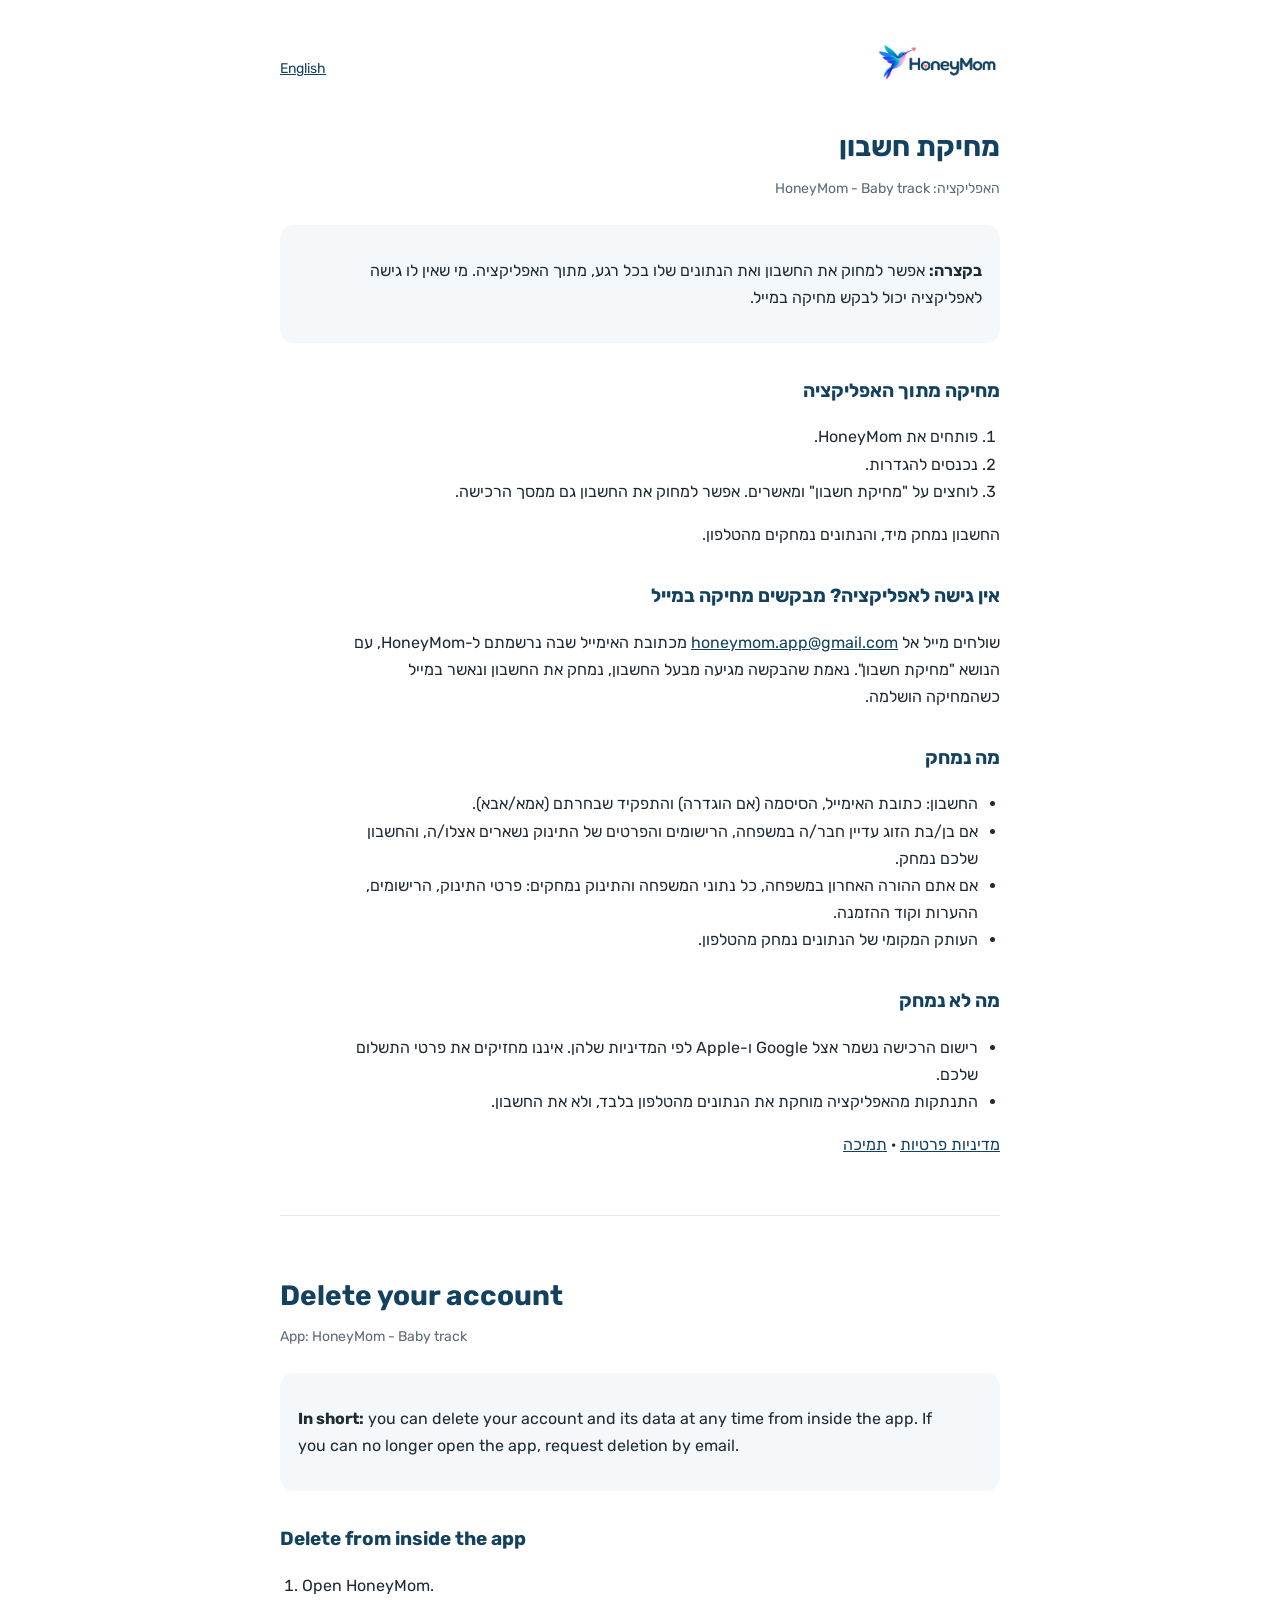
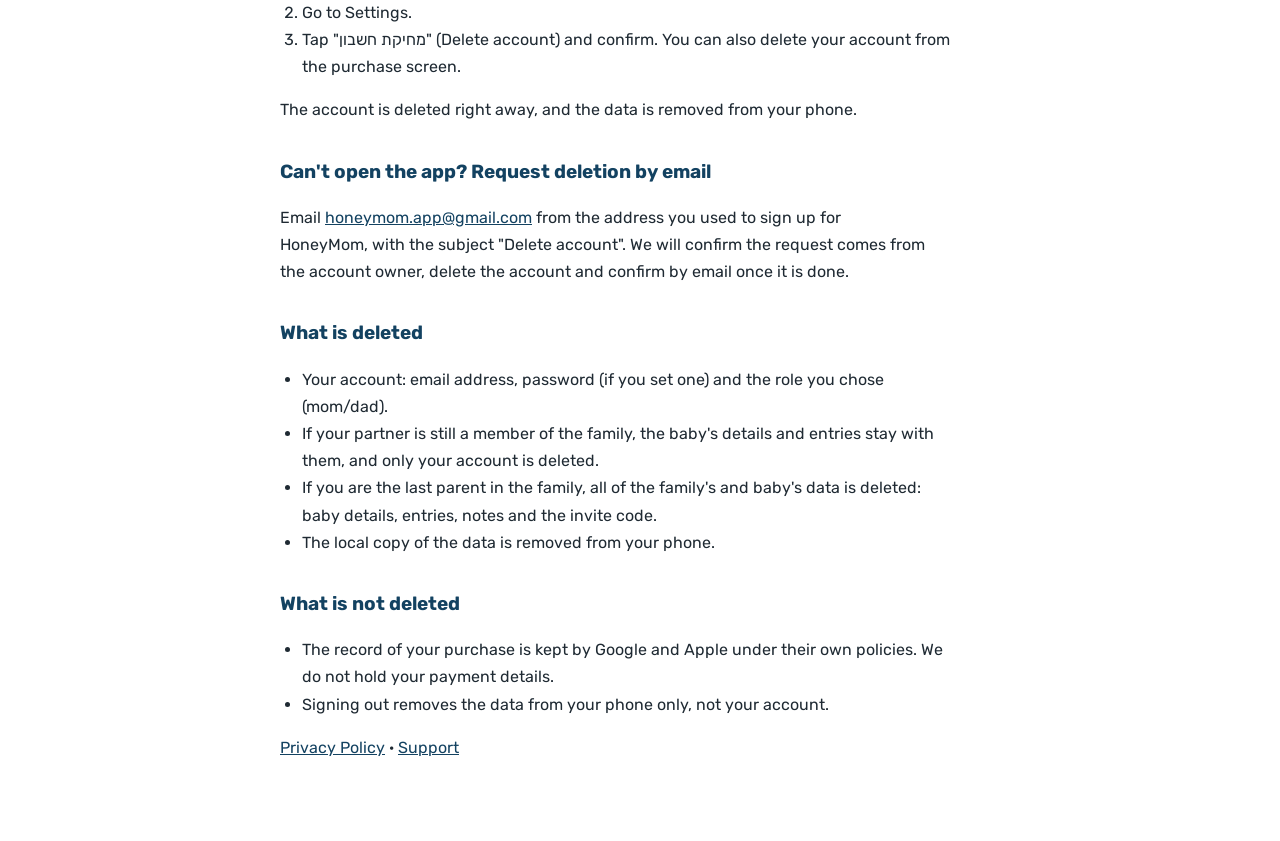
==== delete-account/index.html @ a308961b "Add account deletion page for Google Play data safety Co-Authored-By: Claude Sonnet 5.5 <noreply@ant" ====
<!doctype html>
<html lang="he" dir="rtl">
<head>
<meta charset="utf-8">
<meta name="viewport" content="width=device-width, initial-scale=1">
<title>HoneyMom — מחיקת חשבון</title>
<link rel="preconnect" href="https://fonts.googleapis.com">
<link rel="icon" type="image/png" sizes="32x32" href="../favicon-32.png">
<link rel="icon" type="image/png" sizes="192x192" href="../favicon-192.png">
<link rel="apple-touch-icon" href="../apple-touch-icon.png">
<link rel="stylesheet" href="https://fonts.googleapis.com/css2?family=Rubik:wght@400;500;600&display=swap">
<style>
  :root { --navy:#134261; --coral:#FD786C; --ink:#1f2a33; --muted:#5b6b78; --line:#e3e9ee; --bg:#ffffff; --tint:#f4f8fb; }
  * { box-sizing: border-box; }
  body { margin:0; background:var(--bg); color:var(--ink); font:16px/1.7 "Rubik", "Arial Hebrew", system-ui, sans-serif; padding:40px 20px 64px; }
  main { max-width:720px; margin:0 auto; }
  header { display:flex; flex-wrap:wrap; align-items:center; justify-content:space-between; gap:12px; margin-bottom:28px; }
  .brand { font-weight:600; font-size:22px; color:var(--navy); }
  .brand span { color:var(--coral); }
  nav a { color:var(--navy); font-size:14px; }
  h1 { font-size:28px; color:var(--navy); margin:0 0 6px; text-wrap:balance; }
  h2 { font-size:19px; color:var(--navy); margin:32px 0 8px; }
  p, li { max-width:65ch; }
  ul, ol { padding-inline-start:1.4em; }
  .meta { color:var(--muted); font-size:14px; margin:0 0 24px; }
  .summary { background:var(--tint); border-radius:14px; padding:16px 18px; }
  hr { border:0; border-top:1px solid var(--line); margin:56px 0; }
  [lang="en"] { direction:ltr; text-align:left; }
  a { color:var(--navy); }
</style>
</head>
<body>
<main>
<header>
  <div class="brand"><img src="../logo.png" alt="HoneyMom" style="height:44px;width:auto"></div>
  <nav><a href="#en">English</a></nav>
</header>

<section lang="he">
<h1>מחיקת חשבון</h1>
<p class="meta">האפליקציה: HoneyMom - Baby track</p>

<div class="summary">
  <p><strong>בקצרה:</strong> אפשר למחוק את החשבון ואת הנתונים שלו בכל רגע, מתוך האפליקציה. מי שאין לו גישה לאפליקציה יכול לבקש מחיקה במייל.</p>
</div>

<h2>מחיקה מתוך האפליקציה</h2>
<ol>
  <li>פותחים את HoneyMom.</li>
  <li>נכנסים להגדרות.</li>
  <li>לוחצים על "מחיקת חשבון" ומאשרים. אפשר למחוק את החשבון גם ממסך הרכישה.</li>
</ol>
<p>החשבון נמחק מיד, והנתונים נמחקים מהטלפון.</p>

<h2>אין גישה לאפליקציה? מבקשים מחיקה במייל</h2>
<p>שולחים מייל אל <a href="mailto:honeymom.app@gmail.com">honeymom.app@gmail.com</a> מכתובת האימייל שבה נרשמתם ל-HoneyMom, עם הנושא "מחיקת חשבון". נאמת שהבקשה מגיעה מבעל החשבון, נמחק את החשבון ונאשר במייל כשהמחיקה הושלמה.</p>

<h2>מה נמחק</h2>
<ul>
  <li>החשבון: כתובת האימייל, הסיסמה (אם הוגדרה) והתפקיד שבחרתם (אמא/אבא).</li>
  <li>אם בן/בת הזוג עדיין חבר/ה במשפחה, הרישומים והפרטים של התינוק נשארים אצלו/ה, והחשבון שלכם נמחק.</li>
  <li>אם אתם ההורה האחרון במשפחה, כל נתוני המשפחה והתינוק נמחקים: פרטי התינוק, הרישומים, ההערות וקוד ההזמנה.</li>
  <li>העותק המקומי של הנתונים נמחק מהטלפון.</li>
</ul>

<h2>מה לא נמחק</h2>
<ul>
  <li>רישום הרכישה נשמר אצל Google ו-Apple לפי המדיניות שלהן. איננו מחזיקים את פרטי התשלום שלכם.</li>
  <li>התנתקות מהאפליקציה מוחקת את הנתונים מהטלפון בלבד, ולא את החשבון.</li>
</ul>

<p><a href="../privacy/">מדיניות פרטיות</a> · <a href="../support/">תמיכה</a></p>
</section>

<hr>

<section lang="en" id="en">
<h1>Delete your account</h1>
<p class="meta">App: HoneyMom - Baby track</p>

<div class="summary">
  <p><strong>In short:</strong> you can delete your account and its data at any time from inside the app. If you can no longer open the app, request deletion by email.</p>
</div>

<h2>Delete from inside the app</h2>
<ol>
  <li>Open HoneyMom.</li>
  <li>Go to Settings.</li>
  <li>Tap "מחיקת חשבון" (Delete account) and confirm. You can also delete your account from the purchase screen.</li>
</ol>
<p>The account is deleted right away, and the data is removed from your phone.</p>

<h2>Can't open the app? Request deletion by email</h2>
<p>Email <a href="mailto:honeymom.app@gmail.com">honeymom.app@gmail.com</a> from the address you used to sign up for HoneyMom, with the subject "Delete account". We will confirm the request comes from the account owner, delete the account and confirm by email once it is done.</p>

<h2>What is deleted</h2>
<ul>
  <li>Your account: email address, password (if you set one) and the role you chose (mom/dad).</li>
  <li>If your partner is still a member of the family, the baby's details and entries stay with them, and only your account is deleted.</li>
  <li>If you are the last parent in the family, all of the family's and baby's data is deleted: baby details, entries, notes and the invite code.</li>
  <li>The local copy of the data is removed from your phone.</li>
</ul>

<h2>What is not deleted</h2>
<ul>
  <li>The record of your purchase is kept by Google and Apple under their own policies. We do not hold your payment details.</li>
  <li>Signing out removes the data from your phone only, not your account.</li>
</ul>

<p><a href="../privacy/#en">Privacy Policy</a> · <a href="../support/#en">Support</a></p>
</section>
</main>
</body>
</html>
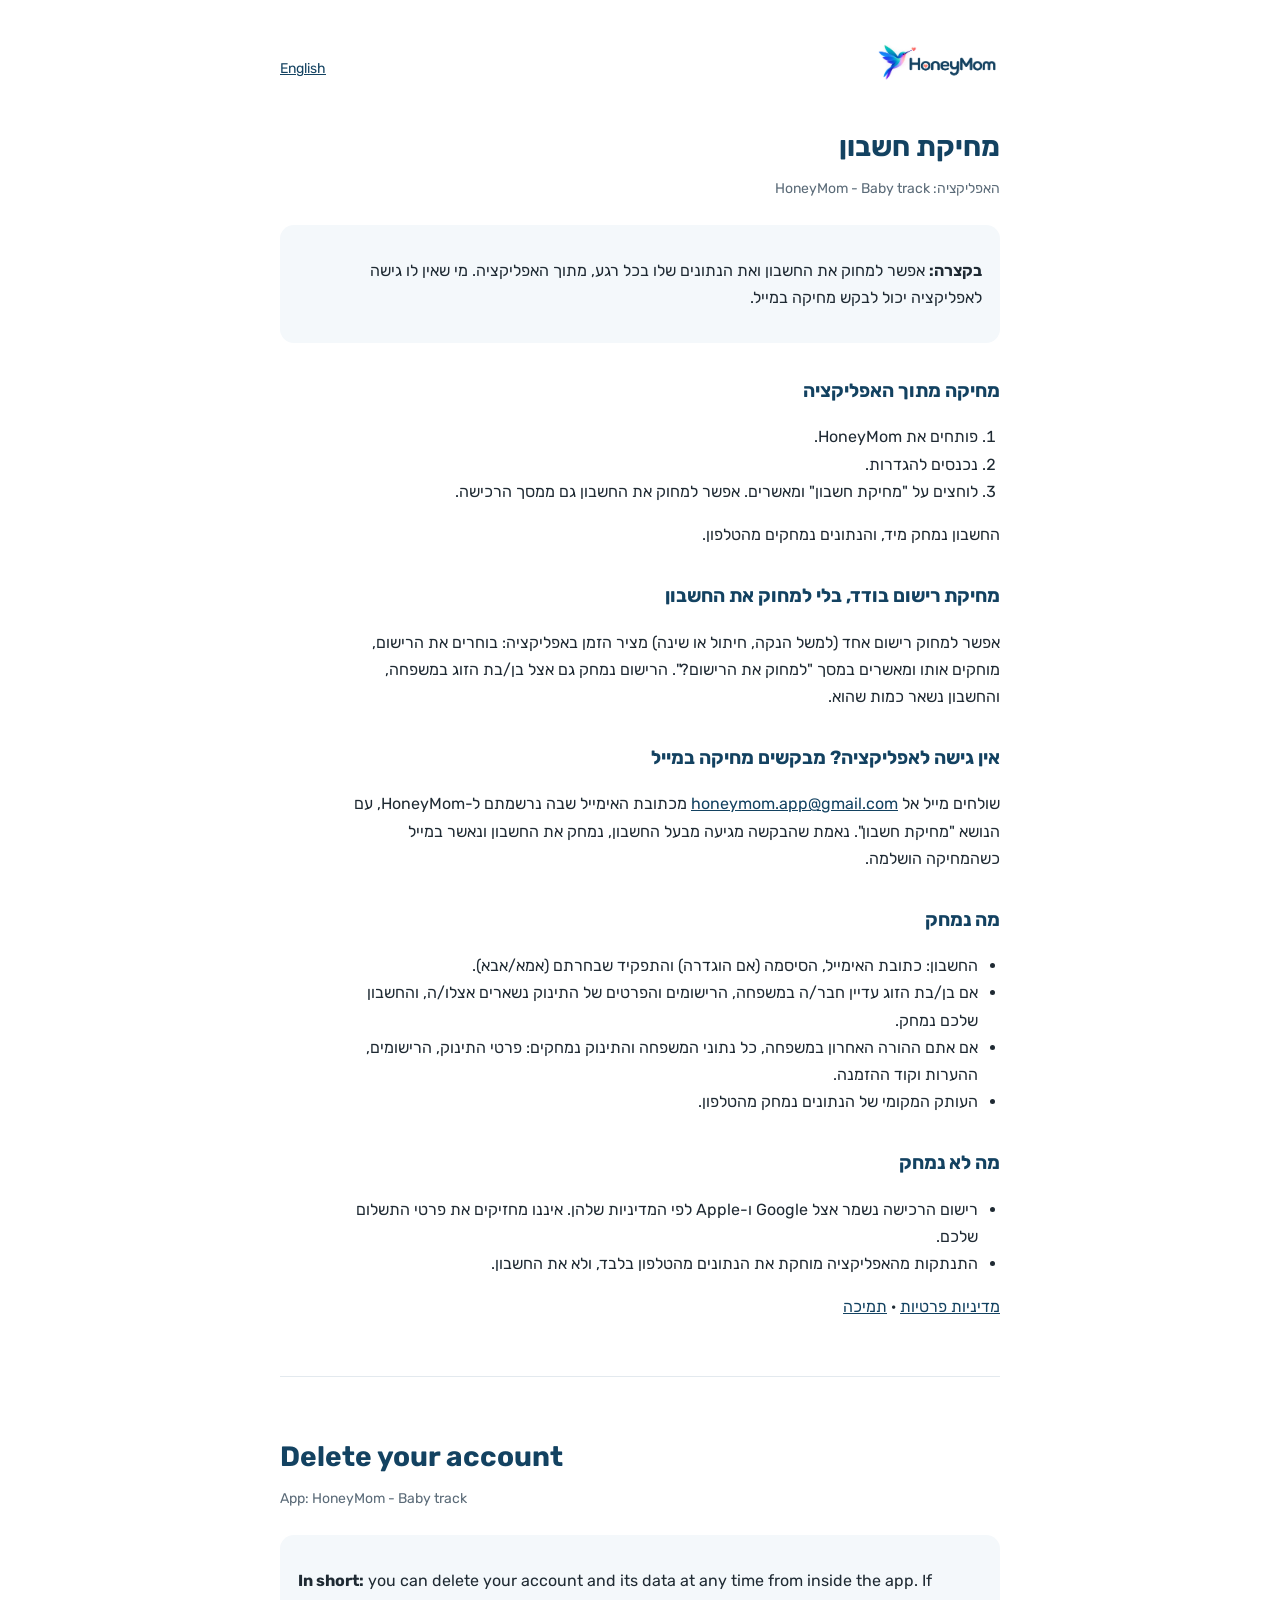
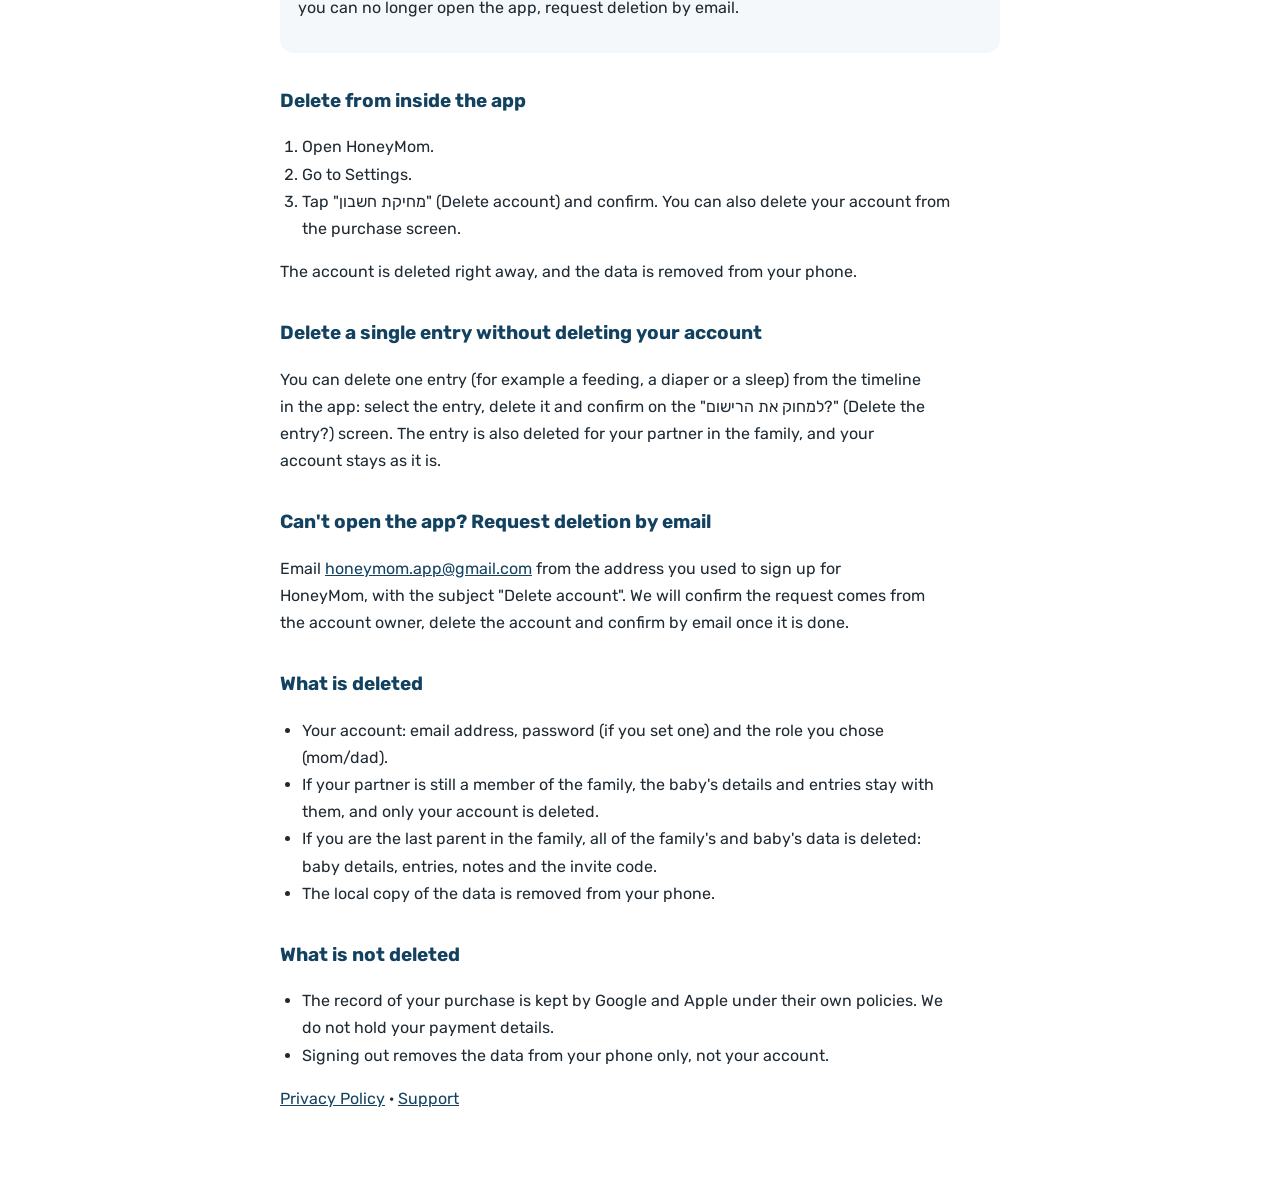
==== commit 0539462e: "Describe deleting a single timeline entry on the delete-account page Co-Authored-By: Claude Sonnet 5" ====
--- a/delete-account/index.html
+++ b/delete-account/index.html
@@ -52,6 +52,9 @@
 </ol>
 <p>החשבון נמחק מיד, והנתונים נמחקים מהטלפון.</p>
 
+<h2>מחיקת רישום בודד, בלי למחוק את החשבון</h2>
+<p>אפשר למחוק רישום אחד (למשל הנקה, חיתול או שינה) מציר הזמן באפליקציה: בוחרים את הרישום, מוחקים אותו ומאשרים במסך "למחוק את הרישום?". הרישום נמחק גם אצל בן/בת הזוג במשפחה, והחשבון נשאר כמות שהוא.</p>
+
 <h2>אין גישה לאפליקציה? מבקשים מחיקה במייל</h2>
 <p>שולחים מייל אל <a href="mailto:honeymom.app@gmail.com">honeymom.app@gmail.com</a> מכתובת האימייל שבה נרשמתם ל-HoneyMom, עם הנושא "מחיקת חשבון". נאמת שהבקשה מגיעה מבעל החשבון, נמחק את החשבון ונאשר במייל כשהמחיקה הושלמה.</p>
 
@@ -90,6 +93,9 @@
 </ol>
 <p>The account is deleted right away, and the data is removed from your phone.</p>
 
+<h2>Delete a single entry without deleting your account</h2>
+<p>You can delete one entry (for example a feeding, a diaper or a sleep) from the timeline in the app: select the entry, delete it and confirm on the "למחוק את הרישום?" (Delete the entry?) screen. The entry is also deleted for your partner in the family, and your account stays as it is.</p>
+
 <h2>Can't open the app? Request deletion by email</h2>
 <p>Email <a href="mailto:honeymom.app@gmail.com">honeymom.app@gmail.com</a> from the address you used to sign up for HoneyMom, with the subject "Delete account". We will confirm the request comes from the account owner, delete the account and confirm by email once it is done.</p>
 
